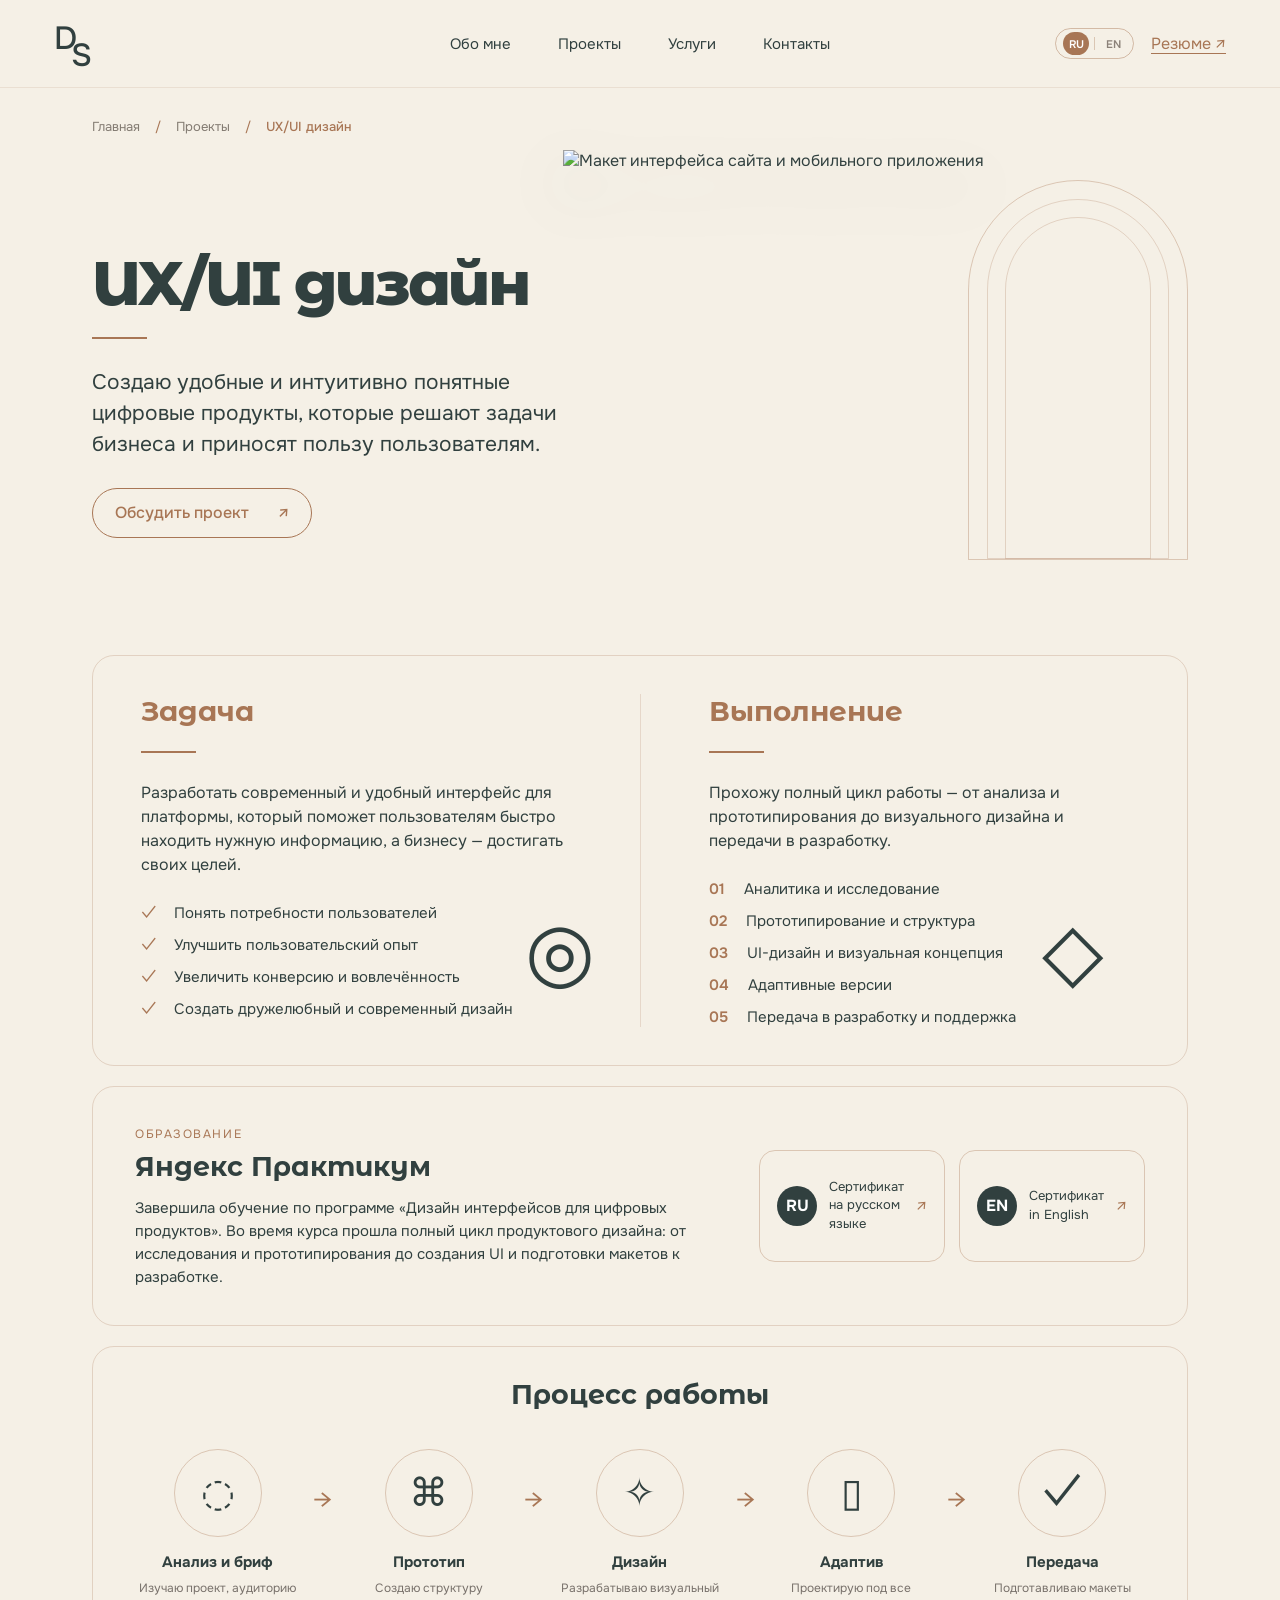
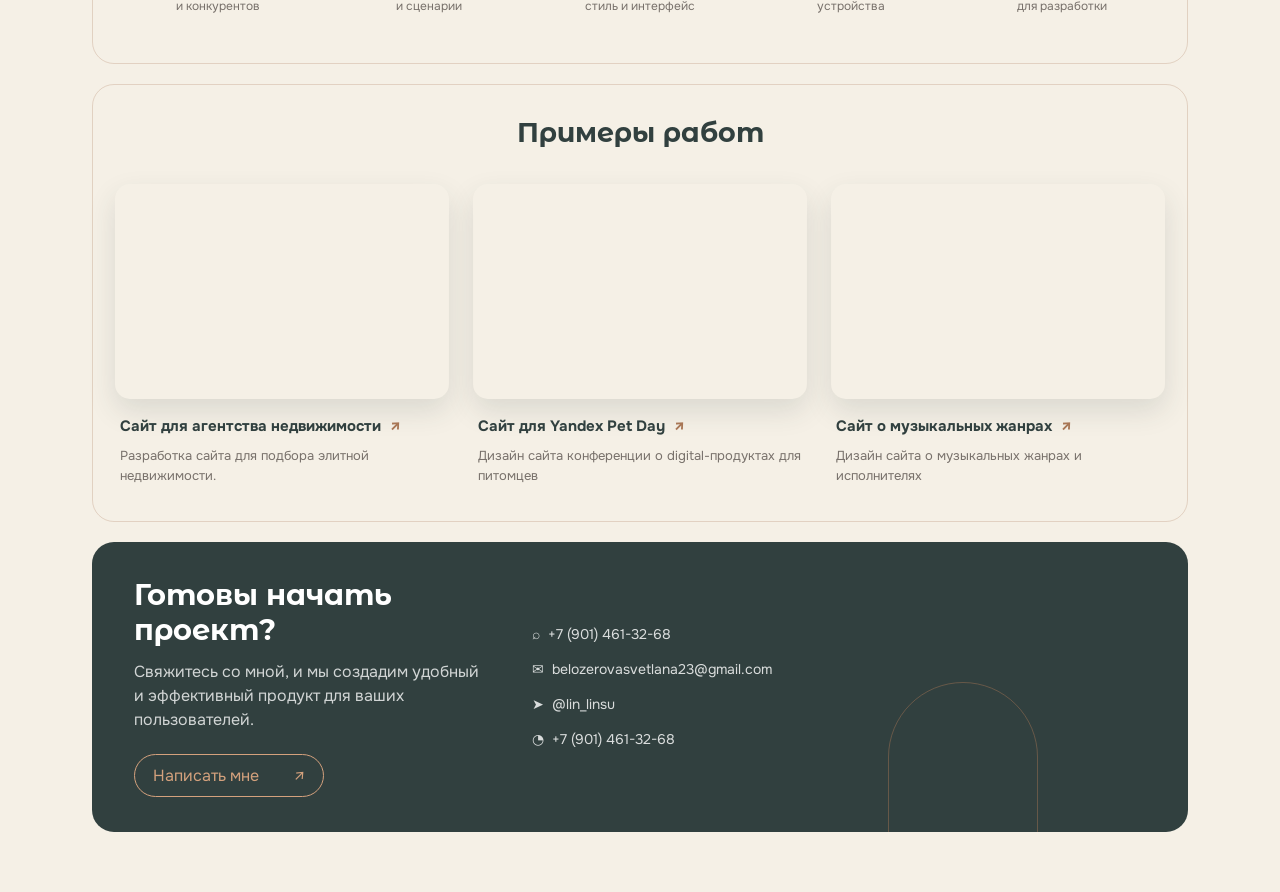
==== project-uiux.html @ d8671c58 "Add files via upload" ====
<!doctype html>
<html lang="ru">
<head>
  <meta charset="UTF-8">
  <meta name="viewport" content="width=device-width,initial-scale=1">
  <title>UX/UI дизайн — Светлана Дмитренко</title>
  <link rel="preconnect" href="https://fonts.googleapis.com">
  <link rel="preconnect" href="https://fonts.gstatic.com" crossorigin>
  <link href="https://fonts.googleapis.com/css2?family=Montserrat+Alternates:wght@600;700;800&family=Onest:wght@300;400;500;600;700&display=swap" rel="stylesheet">
  <link rel="stylesheet" href="style.css">
</head>
<body class="ux-case-page">
  <header class="ux-case-header">
    <a class="ux-case-logo" href="index.html"><span>D</span><sup>S</sup></a>
    <nav><a href="index.html#about">Обо мне</a><a href="index.html#projects">Проекты</a><a href="index.html#services">Услуги</a><a href="index.html#contacts">Контакты</a></nav>
    <a class="ux-case-resume" href="https://hh.ru/resume/9687faa6ff0e6f1dfe0039ed1f39636350536c" target="_blank" rel="noopener">Резюме ↗</a>
  </header>

  <main class="ux-case">
    <div class="ux-crumbs"><a href="index.html">Главная</a><span>/</span><a href="index.html#projects">Проекты</a><span>/</span><b>UX/UI дизайн</b></div>

    <section class="ux-intro">
      <div class="ux-intro-copy">
        <h1>UX/UI дизайн</h1><i></i>
        <p>Создаю удобные и интуитивно понятные цифровые продукты, которые решают задачи бизнеса и приносят пользу пользователям.</p>
        <a href="#ux-contact">Обсудить проект <span>↗</span></a>
      </div>
      <div class="ux-intro-visual">
        <div class="ux-intro-rings" aria-hidden="true"></div>
        <img src="service-ux.png" alt="Макет интерфейса сайта и мобильного приложения">
      </div>
    </section>

    <section class="ux-brief">
      <article>
        <h2>Задача</h2><i></i>
        <p>Разработать современный и удобный интерфейс для платформы, который поможет пользователям быстро находить нужную информацию, а бизнесу — достигать своих целей.</p>
        <ul><li>Понять потребности пользователей</li><li>Улучшить пользовательский опыт</li><li>Увеличить конверсию и вовлечённость</li><li>Создать дружелюбный и современный дизайн</li></ul>
        <span class="ux-line-icon">◎</span>
      </article>
      <article>
        <h2>Выполнение</h2><i></i>
        <p>Прохожу полный цикл работы — от анализа и прототипирования до визуального дизайна и передачи в разработку.</p>
        <ol><li>Аналитика и исследование</li><li>Прототипирование и структура</li><li>UI-дизайн и визуальная концепция</li><li>Адаптивные версии</li><li>Передача в разработку и поддержка</li></ol>
        <span class="ux-line-icon">◇</span>
      </article>
    </section>

    <section class="ux-education">
      <div>
        <span>ОБРАЗОВАНИЕ</span>
        <h2>Яндекс Практикум</h2>
        <p>Завершила обучение по программе «Дизайн интерфейсов для цифровых продуктов». Во время курса прошла полный цикл продуктового дизайна: от исследования и прототипирования до создания UI и подготовки макетов к разработке.</p>
      </div>
      <div class="ux-certificates">
        <a href="certificate-interface-design-ru.pdf" target="_blank"><b>RU</b><span>Сертификат<br>на русском языке</span><i>↗</i></a>
        <a href="certificate-interface-design-en.pdf" target="_blank"><b>EN</b><span>Certificate<br>in English</span><i>↗</i></a>
      </div>
    </section>

    <section class="ux-process-block">
      <h2>Процесс работы</h2>
      <div class="ux-process-row">
        <article><span>◌</span><h3>Анализ и бриф</h3><p>Изучаю проект, аудиторию<br>и конкурентов</p></article>
        <b>→</b>
        <article><span>⌘</span><h3>Прототип</h3><p>Создаю структуру<br>и сценарии</p></article>
        <b>→</b>
        <article><span>✧</span><h3>Дизайн</h3><p>Разрабатываю визуальный<br>стиль и интерфейс</p></article>
        <b>→</b>
        <article><span>▯</span><h3>Адаптив</h3><p>Проектирую под все<br>устройства</p></article>
        <b>→</b>
        <article><span>✓</span><h3>Передача</h3><p>Подготавливаю макеты<br>для разработки</p></article>
      </div>
    </section>

    <section class="ux-works">
      <h2>Примеры работ</h2>
      <div class="ux-work-grid">
        <a class="ux-work-card" href="https://lifespace.vip/" target="_blank" rel="noopener"><div class="ux-work-img ux-work-img--estate"></div><h3>Сайт для агентства недвижимости <span>↗</span></h3><p>Разработка сайта для подбора элитной недвижимости.</p></a>
        <a class="ux-work-card" href="https://linsu-just.github.io/yandex-case/" target="_blank" rel="noopener"><div class="ux-work-img ux-work-img--pet"></div><h3>Сайт для Yandex Pet Day <span>↗</span></h3><p>Дизайн сайта конференции о digital-продуктах для питомцев</p></a>
        <a class="ux-work-card" href="https://linsu-just.github.io/music/" target="_blank" rel="noopener"><div class="ux-work-img ux-work-img--music"></div><h3>Сайт о музыкальных жанрах <span>↗</span></h3><p>Дизайн сайта о музыкальных жанрах и исполнителях</p></a>
      </div>
    </section>

    <section class="ux-case-cta" id="ux-contact">
      <div><h2>Готовы начать проект?</h2><p>Свяжитесь со мной, и мы создадим удобный и эффективный продукт для ваших пользователей.</p><a href="https://t.me/lin_linsu" target="_blank" rel="noopener">Написать мне <span>↗</span></a></div>
      <ul><li>⌕&nbsp; +7 (901) 461-32-68</li><li>✉&nbsp; belozerovasvetlana23@gmail.com</li><li>➤&nbsp; @lin_linsu</li><li>◔&nbsp; +7 (901) 461-32-68</li></ul>
      <div class="ux-cta-art"><i></i><img src="contact-scene.png" alt=""></div>
    </section>
  </main>
<script src="lang.js"></script></body>
</html>
---- style.css ----
:root{--paper:#f5f0e6;--ink:#31403f;--text:#4d4943;--accent:#a87655;--arch:#3e5552}*{box-sizing:border-box;margin:0;padding:0}html{background:var(--paper)}body{width:100%;min-width:320px;min-height:100vh;overflow:hidden;background:var(--paper);color:var(--text);font-family:Onest,sans-serif}a{color:inherit;text-decoration:none}.header,.hero{width:calc(100% - 108px);max-width:1440px;margin-inline:auto}.header{height:103px;padding-top:30px;display:grid;grid-template-columns:1fr auto 1fr;align-items:start}.logo{position:relative;width:42px;height:42px;color:var(--ink);font-weight:500}.logo span{position:absolute;font-size:32px;line-height:1}.logo span:first-child{left:0;top:0}.logo span:last-child{left:17px;top:17px}.nav{padding-top:7px;display:flex;gap:52px;color:var(--ink);font-size:17px}.nav a:hover{color:var(--accent)}.resume{justify-self:end;padding-top:6px;color:var(--accent);font-size:17px;text-decoration:underline;text-underline-offset:4px}.resume span{display:inline-block;margin-left:10px;font-size:22px;text-decoration:none}.hero{height:807px;display:grid;grid-template-columns:58% 42%;align-items:start}.hero-copy{z-index:2;padding-left:39px;padding-top:34px}h1{color:var(--ink);font-family:'Montserrat Alternates',sans-serif;font-size:94px;font-weight:800;letter-spacing:-4px;line-height:.94;transform:scaleX(1.075);transform-origin:left top}.subtitle{margin-top:23px;color:var(--accent);font-family:'Montserrat Alternates',sans-serif;font-size:30px;font-weight:600;line-height:1.2;white-space:nowrap}.description{margin-top:22px;font-size:24px;line-height:1.49}.buttons{margin-top:50px;display:flex;gap:24px}.button{height:52px;padding:0 20px;border:1.5px solid transparent;border-radius:999px;display:inline-flex;align-items:center;justify-content:center;font-family:'Montserrat Alternates',sans-serif;font-size:17px;font-weight:700}.primary{width:324px;justify-content:space-between;background:var(--ink);color:#fff}.primary svg{width:28px;fill:none;stroke:currentColor;stroke-linecap:round;stroke-linejoin:round;stroke-width:1.7}.secondary{width:294px;border-color:var(--accent);color:var(--accent)}.facts{width:642px;margin-top:70px;display:grid;grid-template-columns:194px 218px 230px}.fact{min-height:148px;padding-right:24px}.fact+.fact{padding-left:24px;border-left:1px solid #c9a17c}.fact svg{width:38px;height:38px;margin-bottom:11px;fill:none;stroke:var(--accent);stroke-linecap:round;stroke-linejoin:round;stroke-width:2.7}.fact:first-child svg{width:28px}.fact:last-child svg{width:40px}.fact h2{margin-bottom:17px;color:var(--ink);font-size:22px;font-weight:700;line-height:1.2}.fact p{color:var(--accent);font-size:16px;line-height:1.65}.portrait{position:relative;height:807px;display:flex;justify-content:center;align-items:flex-end;transform:translateX(43px)}.arch{position:absolute;bottom:-76px;width:510px;height:816px;border:2px solid var(--accent);border-radius:255px 255px 0 0;background:var(--arch)}.arch:before{content:'';position:absolute;inset:-18px -18px 0;border:2px solid var(--accent);border-bottom:0;border-radius:275px 275px 0 0}.portrait img{position:relative;z-index:1;width:675px;max-width:none;max-height:none;object-fit:contain;transform:translate(-18px,79px)}@media(max-width:1200px){.header,.hero{width:calc(100% - 64px)}.nav{gap:28px}.hero{grid-template-columns:60% 40%}.hero-copy{padding-left:0}.subtitle{white-space:normal}.description br{display:none}.buttons{flex-wrap:wrap}.portrait{transform:translateX(25px)}}@media(max-width:880px){body{overflow-x:hidden;overflow-y:auto}.header{height:80px;padding-top:20px}.nav{display:none}.hero{height:auto;display:flex;flex-direction:column}.hero-copy{padding-top:35px}h1{font-size:clamp(54px,13vw,78px)}.subtitle{font-size:clamp(22px,5vw,28px)}.description{font-size:20px}.facts{width:100%;grid-template-columns:repeat(3,1fr)}.portrait{width:min(100%,560px);height:650px;margin:auto;transform:none}}@media(max-width:620px){.header,.hero{width:calc(100% - 40px)}h1{font-size:clamp(44px,14vw,62px);letter-spacing:-2px}.description{font-size:18px}.buttons{display:grid}.button,.primary,.secondary{width:100%}.facts{grid-template-columns:1fr;gap:24px}.fact,.fact+.fact{padding:0 0 22px;border:0;border-bottom:1px solid #c9a17c}.portrait{height:125vw;min-height:500px}.arch{width:92%;height:108vw}.portrait img{width:112%;transform:translateY(55px)}}
/* Интерактивные состояния */
.button,.nav a,.resume{transition:color .25s ease,background-color .25s ease,border-color .25s ease,transform .25s ease,box-shadow .25s ease}
.primary svg{transition:transform .25s ease}
.primary:hover,.primary:focus-visible{background:var(--accent);box-shadow:0 8px 22px rgb(173 121 87 / 22%);transform:translateY(-2px)}
.primary:hover svg,.primary:focus-visible svg{transform:translateX(6px)}
.secondary:hover,.secondary:focus-visible{background:var(--accent);color:#fff;box-shadow:0 8px 22px rgb(173 121 87 / 18%);transform:translateY(-2px)}
.button:active{transform:translateY(0)}
.button:focus-visible,.nav a:focus-visible,.resume:focus-visible{outline:2px solid var(--accent);outline-offset:4px}
.pupil{position:fixed;z-index:5;width:11px;height:11px;border-radius:50%;background:radial-gradient(circle at 68% 28%,#fff 0 1px,#090c0c 1.5px 100%);box-shadow:0 0 0 1px rgb(255 255 255 / 55%);pointer-events:none;opacity:0;transition:opacity .2s ease;will-change:transform,left,top}
.pupil.is-ready{opacity:1}
@media (prefers-reduced-motion:reduce){.pupil{display:none}.button,.primary svg{transition-duration:0s}}

/* Смена портрета при наведении на кнопки */
.portrait-image{position:absolute!important;bottom:0;transition:opacity .28s cubic-bezier(.22,.61,.36,1);will-change:opacity}
.portrait-default{opacity:1}
.portrait-buttons{opacity:0;transform:translate(-31px,46px) rotate(1deg) scale(.986)!important;transform-origin:50% 88%}
body.is-looking-at-buttons .portrait-default{opacity:0}
body.is-looking-at-buttons .portrait-buttons{opacity:1}
.pupil{display:none!important}
@media (prefers-reduced-motion:reduce){.portrait-image{transition:none}}

/* Второй экран: Обо мне */
html{scroll-behavior:smooth;scroll-padding-top:88px}
body{overflow-x:hidden;overflow-y:auto}
.header{position:sticky;top:0;z-index:30;background:color-mix(in srgb,var(--paper) 88%,transparent);backdrop-filter:blur(12px)}
.about-section{width:calc(100% - 108px);max-width:1440px;min-height:100vh;margin-inline:auto;padding:78px 38px 84px;display:grid;grid-template-columns:minmax(0,1.05fr) minmax(520px,.95fr);gap:76px;align-items:center;scroll-margin-top:88px}
.about-copy h2{color:var(--ink);font-family:'Montserrat Alternates',sans-serif;font-size:96px;font-weight:800;letter-spacing:-4px;line-height:1}
.about-rule{width:568px;max-width:100%;height:1.5px;margin:34px 0 36px;background:var(--accent)}
.about-text{display:grid;gap:28px;color:var(--ink);font-size:19px;line-height:1.45}
.about-button{margin-top:28px;width:322px}
.skills-card{padding:56px 32px 44px;border:1px solid rgb(217 197 178 / 55%);border-radius:46px;background:rgb(245 240 230 / 78%);box-shadow:0 22px 45px rgb(77 73 67 / 16%)}
.skills-card h3{margin-left:32px;color:var(--accent);font-family:'Montserrat Alternates',sans-serif;font-size:30px;font-weight:700}
.skills-title-rule{width:52px;height:2px;margin:18px 0 28px 32px;background:var(--accent)}
.skills-grid{display:grid;grid-template-columns:repeat(3,1fr)}
.skill-item{min-height:188px;padding:16px 8px;display:flex;flex-direction:column;align-items:center;justify-content:center;gap:16px;color:#111;text-align:center}
.skill-item:nth-child(3n+2),.skill-item:nth-child(3n+3){border-left:1px solid rgb(217 197 178 / 60%)}
.skill-item:nth-child(n+4){border-top:1px solid rgb(217 197 178 / 60%)}
.skill-icon{width:94px;height:94px;border-radius:50%;display:flex;align-items:center;justify-content:center;background:rgb(217 197 178 / 23%);color:var(--accent);font-size:34px;font-weight:400}
.brand-icon{font-family:Onest,sans-serif;font-size:32px}.brand-icon::before{content:'';position:absolute;width:42px;height:48px;border:2px solid currentColor;border-radius:6px}.brand-icon{position:relative}.brand-icon{isolation:isolate}.brand-icon{letter-spacing:-2px}
.code-icon{font-size:35px}.css-icon{font-size:58px;line-height:.5;transform:rotate(180deg)}.github-icon{font-size:52px}.ai-icon{font-size:48px}
.figma-icon{display:grid;grid-template-columns:16px 16px;grid-template-rows:repeat(3,16px);align-content:center;justify-content:center;gap:0}.figma-icon i{display:block;border:2px solid currentColor}.figma-icon i:nth-child(1){border-radius:8px 0 0 8px}.figma-icon i:nth-child(2){border-radius:0 8px 8px 0}.figma-icon i:nth-child(3){border-radius:8px 0 0 8px}.figma-icon i:nth-child(4){border-radius:50%}.figma-icon i:nth-child(5){border-radius:8px 0 8px 8px}
.skill-item h4{font-size:17px;font-weight:500}
.reveal{opacity:0;filter:blur(10px);transition:opacity .9s cubic-bezier(.22,.61,.36,1),transform .9s cubic-bezier(.22,.61,.36,1),filter .9s ease}
.reveal-left{transform:translate(-42px,58px)}.reveal-right{transform:translate(42px,68px) scale(.97)}
.reveal.is-visible{opacity:1;filter:blur(0);transform:translate(0,0) scale(1)}
.skills-card.is-visible .skill-item{animation:skill-rise .65s both cubic-bezier(.22,.61,.36,1);animation-delay:calc(var(--i,0)*70ms + 240ms)}
.skill-item:nth-child(1){--i:0}.skill-item:nth-child(2){--i:1}.skill-item:nth-child(3){--i:2}.skill-item:nth-child(4){--i:3}.skill-item:nth-child(5){--i:4}.skill-item:nth-child(6){--i:5}.skill-item:nth-child(7){--i:6}.skill-item:nth-child(8){--i:7}.skill-item:nth-child(9){--i:8}
@keyframes skill-rise{from{opacity:0;transform:translateY(18px)}to{opacity:1;transform:translateY(0)}}
body.is-about-visible .nav a[href='#about']{color:var(--accent);position:relative}body.is-about-visible .nav a[href='#about']::after{content:'';position:absolute;left:50%;bottom:-17px;width:7px;height:7px;border-radius:50%;background:var(--accent);transform:translateX(-50%)}
@media(max-width:1180px){.about-section{width:calc(100% - 64px);padding-inline:0;grid-template-columns:1fr;gap:56px}.about-text br{display:none}.skills-card{max-width:680px;width:100%;margin:auto}}
@media(max-width:680px){.about-section{width:calc(100% - 40px);padding-top:58px}.about-copy h2{font-size:clamp(54px,16vw,80px)}.about-text{font-size:17px;gap:22px}.skills-card{padding:38px 14px 28px;border-radius:30px}.skills-card h3,.skills-title-rule{margin-left:16px}.skills-grid{grid-template-columns:repeat(2,1fr)}.skill-item:nth-child(n){border:0}.skill-item:nth-child(even){border-left:1px solid rgb(217 197 178 / 60%)}.skill-item:nth-child(n+3){border-top:1px solid rgb(217 197 178 / 60%)}.skill-icon{width:78px;height:78px}.about-button{width:100%}}
@media(prefers-reduced-motion:reduce){.reveal{opacity:1;filter:none;transform:none;transition:none}.skills-card.is-visible .skill-item{animation:none}}

/* Точная вертикальная стыковка экранов */
.hero{overflow:hidden}
.about-section{padding-top:40px;align-items:start;scroll-margin-top:0}
.skills-card{margin-top:46px}
@media(max-width:1180px){.about-section{padding-top:56px}.skills-card{margin-top:0}}

body{overflow-x:hidden;overflow-y:visible}
@media(min-width:1181px){.about-section{min-height:auto;padding-bottom:72px}}
.figma-icon i{width:16px;height:16px}

/* Исчезновение первого экрана при прокрутке */
.hero{opacity:calc(1 - var(--hero-exit,0));transform:translateY(calc(var(--hero-exit,0) * -58px)) scale(calc(1 - var(--hero-exit,0) * .018));filter:blur(calc(var(--hero-exit,0) * 7px));transform-origin:center top;will-change:opacity,transform,filter}
@media(prefers-reduced-motion:reduce){.hero{opacity:1;transform:none;filter:none}}

/* Свободные декоративные границы и фон шапки во всю ширину */
.hero{overflow:visible;clip-path:inset(0 -110px 0 0)}
.header{background:transparent;backdrop-filter:none;isolation:isolate}
.header::before{content:'';position:absolute;z-index:-1;top:0;bottom:0;left:calc(50% - 50vw);right:calc(50% - 50vw);background:color-mix(in srgb,var(--paper) 91%,transparent);backdrop-filter:blur(14px);box-shadow:0 1px 0 rgb(168 118 85 / 10%)}
@media(max-width:1200px){.hero{clip-path:inset(0 -48px 0 0)}}
@media(max-width:880px){.hero{clip-path:none;overflow:hidden}}

/* Зелёная арка без внутренней обводки; внешняя линия остаётся */
.arch{border:0}

/* Раздел проектов */
.projects-section{width:calc(100% - 108px);max-width:1440px;margin-inline:auto;padding:78px 38px 120px;scroll-margin-top:92px}
.projects-heading{display:grid;grid-template-columns:1fr auto;align-items:end;margin-bottom:42px}
.projects-kicker{grid-column:1;color:var(--accent);font-size:17px;font-weight:600;letter-spacing:.08em;text-transform:uppercase}
.projects-heading h2{grid-column:1;margin-top:8px;color:var(--ink);font-family:'Montserrat Alternates',sans-serif;font-size:96px;font-weight:800;letter-spacing:-4px;line-height:1}
.projects-rule{grid-column:2;grid-row:1/3;width:230px;height:1.5px;margin-bottom:14px;background:var(--accent)}
.projects-grid{display:grid;grid-template-columns:repeat(6,minmax(0,1fr));gap:22px}
.project-card{position:relative;height:370px;border:1px solid rgb(255 255 255 / 58%);border-radius:30px;overflow:hidden;background:#d9c7b3;box-shadow:0 18px 42px rgb(49 64 63 / 14%);isolation:isolate;transform:translateZ(0);transition:transform .55s cubic-bezier(.2,.8,.2,1),box-shadow .55s ease}
.project-card--small{grid-column:span 2}
.project-card--wide{grid-column:span 3;height:400px}
.project-card img{position:absolute;inset:0;width:100%;height:100%;object-fit:cover;transition:transform .8s cubic-bezier(.2,.8,.2,1),filter .55s ease}
.project-shade{position:absolute;inset:0;background:linear-gradient(180deg,rgb(20 31 30 / 7%) 22%,rgb(20 31 30 / 12%) 48%,rgb(20 31 30 / 82%) 100%);transition:background .5s ease}
.project-number{position:absolute;top:24px;left:26px;color:#fff;font-family:'Montserrat Alternates',sans-serif;font-size:20px;font-weight:700;text-shadow:0 2px 16px rgb(0 0 0 / 26%)}
.project-copy{position:absolute;left:27px;right:82px;bottom:27px;color:#fff;display:grid;gap:7px;transform:translateY(9px);transition:transform .5s cubic-bezier(.2,.8,.2,1)}
.project-copy strong{font-family:'Montserrat Alternates',sans-serif;font-size:24px;line-height:1.15}
.project-copy small{font-size:15px;line-height:1.4;opacity:0;transform:translateY(10px);transition:opacity .4s ease,transform .4s ease}
.project-arrow{position:absolute;right:24px;bottom:24px;width:48px;height:48px;border:1px solid rgb(255 255 255 / 55%);border-radius:50%;display:grid;place-items:center;background:rgb(245 240 230 / 14%);color:#fff;font-size:23px;line-height:1;backdrop-filter:blur(8px);transition:transform .55s cubic-bezier(.2,.8,.2,1),background .35s ease,color .35s ease}
.project-card:hover,.project-card:focus-visible{transform:translateY(-9px);box-shadow:0 30px 58px rgb(49 64 63 / 24%)}
.project-card:hover img,.project-card:focus-visible img{transform:scale(1.075);filter:saturate(1.06) contrast(1.03)}
.project-card:hover .project-shade,.project-card:focus-visible .project-shade{background:linear-gradient(180deg,rgb(20 31 30 / 2%) 15%,rgb(20 31 30 / 8%) 42%,rgb(20 31 30 / 88%) 100%)}
.project-card:hover .project-copy,.project-card:focus-visible .project-copy{transform:translateY(0)}
.project-card:hover .project-copy small,.project-card:focus-visible .project-copy small{opacity:.88;transform:translateY(0)}
.project-card:hover .project-arrow,.project-card:focus-visible .project-arrow{transform:rotate(45deg) scale(1.08);background:var(--paper);color:var(--ink)}
.project-card:focus-visible{outline:3px solid var(--accent);outline-offset:5px}
body.is-projects-visible .nav a[href='#projects']{color:var(--accent);position:relative}
body.is-projects-visible .nav a[href='#projects']::after{content:'';position:absolute;left:50%;bottom:-17px;width:7px;height:7px;border-radius:50%;background:var(--accent);transform:translateX(-50%)}
@media(max-width:1180px){.projects-section{width:calc(100% - 64px);padding-inline:0}.project-card--small{grid-column:span 3}.project-card--wide{grid-column:span 3}.projects-rule{width:160px}}
@media(max-width:760px){.projects-section{width:calc(100% - 40px);padding-top:58px}.projects-heading{display:block}.projects-heading h2{font-size:clamp(54px,16vw,80px)}.projects-rule{width:100%;margin-top:24px}.projects-grid{grid-template-columns:1fr;gap:18px}.project-card,.project-card--small,.project-card--wide{grid-column:1;height:clamp(310px,90vw,420px);border-radius:24px}.project-copy small{opacity:.88;transform:none}}
@media(prefers-reduced-motion:reduce){.project-card,.project-card img,.project-copy,.project-copy small,.project-arrow{transition:none}.project-card:hover{transform:none}}

/* Услуги */
.services-section{width:calc(100% - 108px);max-width:1440px;margin-inline:auto;padding:70px 38px 105px;scroll-margin-top:90px}
.section-heading h2{color:var(--ink);font-family:'Montserrat Alternates',sans-serif;font-size:96px;font-weight:800;letter-spacing:-4px;line-height:1}
.section-heading-rule{width:475px;max-width:100%;height:1.5px;margin:28px 0 34px;background:var(--accent)}
.section-heading p{color:var(--ink);font-size:20px;line-height:1.45}
.services-grid{margin-top:44px;display:grid;grid-template-columns:repeat(2,minmax(0,1fr));gap:18px}
.service-card{position:relative;min-height:405px;border:1px solid rgb(168 118 85 / 43%);border-radius:22px;overflow:hidden;background:rgb(255 252 246 / 22%);transition:transform .45s ease,box-shadow .45s ease,border-color .45s ease}
.service-card:hover{transform:translateY(-6px);border-color:var(--accent);box-shadow:0 22px 45px rgb(49 64 63 / 12%)}
.service-number{position:absolute;z-index:3;top:25px;left:30px;color:var(--accent);font-size:28px;font-weight:600}
.service-visual{position:absolute;left:18px;top:46px;width:47%;height:330px;overflow:hidden;pointer-events:none}
.service-visual img{position:absolute;inset:0;width:100%;height:100%;max-width:none;object-fit:contain;object-position:center;filter:drop-shadow(0 18px 14px rgb(49 64 63 / 14%));transition:transform .6s cubic-bezier(.2,.8,.2,1)}
.service-card:hover .service-visual img{transform:scale(1.035) translateY(-3px)}
.service-visual--ux img,.service-visual--brand img,.service-visual--print img,.service-visual--pack img{inset:0}
.service-content{position:absolute;z-index:2;left:51%;top:79px;right:28px;color:var(--ink)}
.service-content h3{font-family:'Montserrat Alternates',sans-serif;font-size:25px;line-height:1.15}
.service-content>p{margin-top:10px;font-size:16px;line-height:1.45}
.service-content i{display:block;width:38px;height:1px;margin:17px 0 18px;background:var(--accent)}
.service-content ul{list-style:none;display:grid;gap:9px;font-size:14px}
.service-content li::before{content:'✓';margin-right:14px;color:var(--accent);font-size:16px}
.service-arrow{position:absolute;z-index:4;right:20px;bottom:20px;width:48px;height:48px;border:1.5px solid var(--accent);border-radius:50%;display:grid;place-items:center;color:var(--ink);font-size:24px;transition:transform .35s ease,background .35s ease,color .35s ease}
.service-card:hover .service-arrow,.service-arrow:focus-visible{transform:rotate(-45deg);background:var(--ink);color:#fff;border-color:var(--ink)}
.process{margin-top:48px}.process>h3{color:var(--accent);font-family:'Montserrat Alternates',sans-serif;font-size:27px}.process-rule{width:50px;height:1.5px;margin:18px 0 20px;background:var(--accent)}
.process-list{display:grid;grid-template-columns:repeat(5,1fr)}
.process-list article{position:relative;text-align:center;padding:0 12px;color:var(--ink)}
.process-list article:not(:last-child)::after{content:'→';position:absolute;top:9px;right:-8px;color:var(--accent);font-size:24px}
.process-list b{display:block;color:var(--accent);font-size:27px;font-weight:500}.process-list span{height:62px;display:grid;place-items:center;font-size:38px;font-weight:300}.process-list h4{font-size:16px;margin-bottom:8px}.process-list p{font-size:13px;line-height:1.45}

/* Контакты */
.contacts-section{width:calc(100% - 108px);max-width:1440px;margin-inline:auto;padding:76px 38px 70px;display:grid;grid-template-columns:1.12fr .88fr;gap:28px 42px;color:var(--ink);scroll-margin-top:88px}
.contacts-copy h2{font-family:'Montserrat Alternates',sans-serif;font-size:96px;font-weight:800;letter-spacing:-4px;line-height:1}
.contacts-rule{width:475px;max-width:100%;height:1.5px;margin:27px 0 30px;background:var(--accent)}
.contacts-copy>p{font-size:20px;line-height:1.45}
.contact-cards{margin-top:33px;display:grid;grid-template-columns:repeat(2,minmax(0,1fr));gap:18px}
.contact-card{min-height:206px;padding:22px 24px;border:1px solid rgb(168 118 85 / 38%);border-radius:19px;background:rgb(255 252 246 / 20%);transition:transform .35s ease,box-shadow .35s ease,border-color .35s ease}
.contact-card:hover{transform:translateY(-5px);border-color:var(--accent);box-shadow:0 18px 34px rgb(49 64 63 / 11%)}
.contact-icon{width:68px;height:68px;margin-bottom:15px;border-radius:50%;display:grid;place-items:center;background:rgb(168 118 85 / 10%);color:var(--accent);font-size:32px}
.whatsapp-icon{width:36px;height:36px;fill:none;stroke:currentColor;stroke-width:1.65;stroke-linecap:round;stroke-linejoin:round}
.whatsapp-icon path:last-child{fill:currentColor;stroke:none}
.contact-card h3{font-family:'Montserrat Alternates',sans-serif;font-size:22px}.contact-card p{margin-top:8px;font-size:16px;overflow-wrap:anywhere}.contact-card i{display:block;width:39px;height:1.5px;margin-top:19px;background:var(--accent)}
.contacts-visual{position:relative;min-height:690px;margin-top:-3px;overflow:hidden}
.contacts-visual img{position:absolute;inset:0;width:100%;height:100%;object-fit:contain;object-position:center bottom;transform:translateY(44px)}
.contact-cta{position:relative;grid-column:1/-1;height:190px;margin-top:10px;padding:28px 38px;border-radius:22px;overflow:visible;background:var(--ink);color:#fff;box-shadow:0 20px 38px rgb(49 64 63 / 16%)}
.cta-copy{position:relative;z-index:3}.contact-cta h3{font-family:'Montserrat Alternates',sans-serif;font-size:27px}.contact-cta p{margin-top:5px;color:#d4a17d;font-family:'Montserrat Alternates',sans-serif;font-size:22px;font-weight:500}
.cta-copy>a{width:210px;height:42px;margin-top:23px;padding:0 17px;border:1px solid #d4a17d;border-radius:999px;display:flex;align-items:center;justify-content:space-between;color:#d4a17d;font-size:14px;transition:background .3s ease,color .3s ease,transform .3s ease}
.cta-copy>a:hover{background:#d4a17d;color:var(--ink);transform:translateY(-2px)}.cta-copy>a span{font-size:21px}
.contact-cta>img{position:absolute;z-index:2;right:-8px;bottom:-138px;width:350px;max-width:none;clip-path:inset(0 0 138px 0);filter:grayscale(1) contrast(1.05)}
.cta-arches{position:absolute;z-index:1;right:236px;bottom:0;width:150px;height:112px;border:1px solid rgb(168 118 85 / 45%);border-bottom:0;border-radius:80px 80px 0 0}
.cta-arches::before,.cta-arches::after{content:'';position:absolute;border:1px solid rgb(168 118 85 / 36%);border-bottom:0;border-radius:70px 70px 0 0}
.cta-arches::before{inset:15px 15px 0}.cta-arches::after{inset:30px 30px 0}
body.is-services-visible .nav a[href='#services'],body.is-contacts-visible .nav a[href='#contacts']{color:var(--accent);position:relative}
body.is-services-visible .nav a[href='#services']::after,body.is-contacts-visible .nav a[href='#contacts']::after{content:'';position:absolute;left:50%;bottom:-17px;width:7px;height:7px;border-radius:50%;background:var(--accent);transform:translateX(-50%)}
body.is-services-visible .nav a[href='#projects'],body.is-contacts-visible .nav a[href='#projects']{color:var(--ink)}
body.is-services-visible .nav a[href='#projects']::after,body.is-contacts-visible .nav a[href='#projects']::after{display:none}
@media(max-width:1180px){.services-section{width:calc(100% - 64px);padding-inline:0}.service-card{min-height:440px}.service-visual{width:45%;top:72px}.service-content{left:48%}.contacts-section{width:calc(100% - 64px);padding-inline:0;grid-template-columns:1fr}.contacts-visual{display:none}.contact-cta{grid-column:1}}
@media(max-width:820px){.services-section{width:calc(100% - 40px);padding-top:58px}.section-heading h2{font-size:clamp(54px,16vw,80px)}.services-grid{grid-template-columns:1fr}.service-card{min-height:420px}.process-list{grid-template-columns:1fr;gap:18px}.process-list article{display:grid;grid-template-columns:55px 60px 1fr;align-items:center;text-align:left}.process-list article:not(:last-child)::after{content:'↓';top:auto;bottom:-23px;left:77px;right:auto}.process-list span{height:55px}.process-list h4{margin:0}.process-list p{grid-column:3}.contacts-section{width:calc(100% - 40px);padding-top:58px}.contacts-copy h2{font-size:clamp(55px,17vw,85px)}.contact-cta>img{right:-48px}.cta-arches{right:180px}}
@media(max-width:560px){.service-card{min-height:660px}.service-visual{top:48px;left:12%;width:76%;height:280px}.service-content{left:25px;right:25px;top:335px}.service-arrow{bottom:16px}.contact-cards{grid-template-columns:1fr}.contact-card{min-height:190px}.contacts-copy>p br{display:none}.contact-cta{height:300px;padding:27px 24px}.contact-cta h3{font-size:23px}.contact-cta p{font-size:18px}.contact-cta>img{width:270px;right:-70px;bottom:-124px;clip-path:inset(0 0 124px 0)}.cta-arches{right:95px;bottom:0}.cta-copy>a{margin-top:18px}}

/* Подвал */
.footer{position:relative;margin-top:12px;padding:70px max(54px,calc((100vw - 1332px)/2)) 28px;background:#283735;color:var(--paper);overflow:hidden}
.footer::before{content:'DS';position:absolute;right:-25px;bottom:-86px;color:rgb(245 240 230 / 3.5%);font-family:'Montserrat Alternates',sans-serif;font-size:310px;font-weight:800;line-height:1;pointer-events:none}
.footer-top{position:relative;z-index:1;display:grid;grid-template-columns:1.65fr .65fr .8fr auto;gap:70px;padding-bottom:60px}
.footer-brand{display:flex;align-items:flex-start;gap:28px;color:rgb(245 240 230 / 72%);font-size:15px;line-height:1.55}
.footer-monogram{flex:0 0 auto;color:var(--paper);font-family:'Montserrat Alternates',sans-serif;font-size:54px;font-weight:600;letter-spacing:-5px;line-height:.8}
.footer-monogram sup{position:relative;top:20px;left:-5px;font-size:28px;font-weight:500}
.footer-nav,.footer-contacts{display:grid;align-content:start;gap:12px}
.footer-nav p,.footer-contacts p{margin-bottom:8px;color:#d4a17d;font-size:13px;font-weight:600;letter-spacing:.1em;text-transform:uppercase}
.footer-nav a,.footer-contacts a{width:max-content;color:rgb(245 240 230 / 72%);font-size:15px;transition:color .25s ease,transform .25s ease}
.footer-nav a:hover,.footer-contacts a:hover{color:#fff;transform:translateX(4px)}
.footer-contacts a span{margin-left:8px;color:#d4a17d}
.footer-up{width:55px;height:55px;border:1px solid rgb(212 161 125 / 65%);border-radius:50%;display:grid;place-items:center;color:#d4a17d;font-size:25px;transition:background .3s ease,color .3s ease,transform .3s ease}
.footer-up:hover{background:#d4a17d;color:var(--ink);transform:translateY(-4px)}
.footer-bottom{position:relative;z-index:1;padding-top:24px;border-top:1px solid rgb(245 240 230 / 15%);display:grid;grid-template-columns:1fr auto 1fr;gap:25px;color:rgb(245 240 230 / 42%);font-size:12px}
.footer-bottom span:nth-child(2){text-align:center}.footer-bottom span:last-child{text-align:right}
@media(max-width:850px){.footer{padding-inline:32px}.footer-top{grid-template-columns:1.4fr 1fr 1fr;gap:45px}.footer-up{position:absolute;right:0;bottom:0}.footer-bottom{grid-template-columns:1fr 1fr}.footer-bottom span:nth-child(2){display:none}}
@media(max-width:560px){.footer{padding:55px 20px 25px}.footer-top{grid-template-columns:1fr 1fr;gap:45px 25px}.footer-brand{grid-column:1/-1}.footer-up{right:0;bottom:-10px}.footer-bottom{grid-template-columns:1fr;gap:7px}.footer-bottom span:last-child{text-align:left}.footer::before{font-size:190px}}

/* Заглушки отдельных страниц проектов */
.case-page{min-height:100vh;overflow:hidden;background:var(--paper);color:var(--ink)}
.case-header{width:calc(100% - 108px);max-width:1440px;height:96px;margin:auto;display:flex;align-items:center;justify-content:space-between;border-bottom:1px solid rgb(168 118 85 / 22%)}
.case-back,.case-resume{color:var(--accent);font-size:15px}.case-back:hover,.case-resume:hover{text-decoration:underline;text-underline-offset:5px}
.case-hero{position:relative;width:calc(100% - 108px);max-width:1440px;min-height:calc(100vh - 96px);margin:auto;padding:105px 38px;display:flex;flex-direction:column;justify-content:center}
.case-number{margin-bottom:22px;color:var(--accent);font-size:18px;font-weight:600;letter-spacing:.12em}
.case-hero h1{max-width:1050px;font-size:clamp(58px,8vw,112px);transform:none;letter-spacing:-5px;line-height:.92}
.case-hero p{max-width:630px;margin-top:33px;font-size:21px;line-height:1.55}
.case-note{width:max-content;margin-top:50px;padding:13px 20px;border:1px solid rgb(168 118 85 / 45%);border-radius:999px;color:var(--accent);font-size:14px}
.case-orbit{position:absolute;right:-130px;top:50%;width:580px;height:580px;border:1px solid rgb(168 118 85 / 25%);border-radius:50%;transform:translateY(-50%)}
.case-orbit::before,.case-orbit::after{content:'';position:absolute;border:1px solid rgb(168 118 85 / 18%);border-radius:50%}.case-orbit::before{inset:50px}.case-orbit::after{inset:105px}
@media(max-width:700px){.case-header,.case-hero{width:calc(100% - 40px)}.case-hero{padding-inline:0}.case-hero h1{letter-spacing:-3px}.case-orbit{right:-360px}.case-resume{display:none}}

/* Страница кейса UX/UI */
.ux-case-page{overflow-x:hidden;background:var(--paper);color:var(--ink);font-family:Onest,sans-serif}
.ux-case-header{position:sticky;z-index:20;top:0;width:100%;height:88px;padding:0 max(54px,calc((100vw - 1332px)/2));display:grid;grid-template-columns:1fr auto 1fr;align-items:center;background:rgb(245 240 230 / 92%);backdrop-filter:blur(14px);border-bottom:1px solid rgb(168 118 85 / 14%)}
.ux-case-logo{position:relative;width:45px;height:48px;color:var(--ink);font-family:'Montserrat Alternates',sans-serif;font-size:31px}.ux-case-logo sup{position:absolute;left:18px;top:20px;font-size:23px;font-weight:500}
.ux-case-header nav{display:flex;gap:47px;font-size:15px}.ux-case-header nav a:hover{color:var(--accent)}.ux-case-resume{justify-self:end;color:var(--accent);text-decoration:underline;text-underline-offset:4px}
.ux-case{width:calc(100% - 108px);max-width:1440px;margin:auto;padding:30px 38px 60px}.ux-crumbs{display:flex;gap:15px;color:#837b72;font-size:13px}.ux-crumbs span,.ux-crumbs b{color:var(--accent)}.ux-crumbs b{font-weight:500}.ux-crumbs a:hover{color:var(--accent)}
.ux-intro{min-height:520px;display:grid;grid-template-columns:43% 57%;align-items:center}.ux-intro-copy{position:relative;z-index:2}.ux-intro h1{font-size:62px;transform:none;letter-spacing:-3px;line-height:1}.ux-intro-copy>i,.ux-brief article>i{display:block;width:55px;height:1.5px;margin:23px 0 28px;background:var(--accent)}.ux-intro-copy p{max-width:465px;font-size:21px;line-height:1.48}.ux-intro-copy>a{width:220px;height:50px;margin-top:28px;padding:0 22px;border:1.5px solid var(--accent);border-radius:999px;display:flex;align-items:center;justify-content:space-between;color:var(--accent);font-weight:500;transition:.3s}.ux-intro-copy>a:hover{background:var(--accent);color:#fff;transform:translateY(-2px)}
.ux-intro-visual{position:relative;height:500px}.ux-intro-visual img{position:absolute;z-index:2;inset:5px 0 0;width:100%;height:100%;object-fit:contain;filter:drop-shadow(0 25px 28px rgb(49 64 63 / 17%))}.ux-intro-rings{position:absolute;right:0;top:35px;width:220px;height:380px;border:1px solid rgb(168 118 85 / 35%);border-radius:110px 110px 0 0}.ux-intro-rings::before,.ux-intro-rings::after{content:'';position:absolute;border:1px solid rgb(168 118 85 / 25%);border-radius:100px 100px 0 0}.ux-intro-rings::before{inset:18px 18px 0}.ux-intro-rings::after{inset:36px 36px 0}
.ux-brief,.ux-process-block,.ux-works{border:1px solid rgb(168 118 85 / 25%);border-radius:22px}.ux-brief{padding:38px;display:grid;grid-template-columns:1fr 1fr}.ux-brief article{position:relative;min-height:330px;padding:0 55px 0 10px}.ux-brief article+article{padding-left:68px;border-left:1px solid rgb(168 118 85 / 20%)}.ux-brief h2{color:var(--accent);font-family:'Montserrat Alternates',sans-serif;font-size:28px}.ux-brief p{max-width:480px;font-size:16px;line-height:1.5}.ux-brief ul,.ux-brief ol{margin-top:26px;display:grid;gap:12px;list-style:none;font-size:15px}.ux-brief ul li::before{content:'✓';margin-right:17px;color:var(--accent)}.ux-brief ol{counter-reset:uxstep}.ux-brief ol li{counter-increment:uxstep}.ux-brief ol li::before{content:'0' counter(uxstep);margin-right:19px;color:var(--accent);font-weight:600}.ux-line-icon{position:absolute;right:45px;bottom:24px;font-size:80px;font-weight:300;color:var(--ink)}
.ux-process-block{margin-top:20px;padding:31px 28px 48px}.ux-process-block>h2,.ux-works>h2{text-align:center;font-family:'Montserrat Alternates',sans-serif;font-size:27px}.ux-process-row{margin-top:38px;display:grid;grid-template-columns:1fr auto 1fr auto 1fr auto 1fr auto 1fr;align-items:start}.ux-process-row article{text-align:center}.ux-process-row article>span{width:88px;height:88px;margin:0 auto 15px;border:1px solid rgb(168 118 85 / 35%);border-radius:50%;display:grid;place-items:center;font-size:39px}.ux-process-row h3{font-size:15px}.ux-process-row p{margin-top:7px;color:#78716b;font-size:12px;line-height:1.5}.ux-process-row>b{padding-top:35px;color:var(--accent);font-size:25px;font-weight:400}
.ux-works{margin-top:20px;padding:31px 22px 35px}.ux-work-grid{margin-top:35px;display:grid;grid-template-columns:repeat(3,1fr);gap:24px}.ux-work-img{height:215px;border-radius:15px;background-position:center top;background-size:cover;background-repeat:no-repeat;box-shadow:0 12px 28px rgb(49 64 63 / 13%)}.ux-work-img--estate{background-image:url('ux-work-estate.png')}.ux-work-img--pet{background-image:url('ux-work-pet.png')}.ux-work-img--brand{background-image:url('ux-work-brand.png')}.ux-work-img--music{background-image:url('ux-work-music.png')}.ux-work-grid h3{margin:17px 5px 0;font-size:15px}.ux-work-grid p{margin:10px 5px 0;color:#78716b;font-size:13px;line-height:1.55}
.ux-work-card{display:block;border-radius:17px;transition:transform .38s ease,box-shadow .38s ease}.ux-work-card .ux-work-img{overflow:hidden;transition:transform .55s cubic-bezier(.2,.8,.2,1),filter .4s ease}.ux-work-card h3 span{display:inline-block;margin-left:5px;color:var(--accent);transition:transform .3s ease}.ux-work-card:hover,.ux-work-card:focus-visible{transform:translateY(-8px)}.ux-work-card:hover .ux-work-img,.ux-work-card:focus-visible .ux-work-img{transform:scale(1.025);filter:saturate(1.06) contrast(1.02);box-shadow:0 20px 38px rgb(49 64 63 / 20%)}.ux-work-card:hover h3 span,.ux-work-card:focus-visible h3 span{transform:translate(4px,-4px)}.ux-work-card:focus-visible{outline:2px solid var(--accent);outline-offset:5px}
.ux-case-cta{position:relative;min-height:245px;margin-top:20px;padding:35px 42px;border-radius:22px;overflow:hidden;display:grid;grid-template-columns:1.1fr .9fr 280px;gap:45px;align-items:center;background:var(--ink);color:#fff}.ux-case-cta h2{font-family:'Montserrat Alternates',sans-serif;font-size:29px}.ux-case-cta p{max-width:390px;margin-top:13px;color:rgb(255 255 255 / 78%);font-size:16px;line-height:1.5}.ux-case-cta a{width:190px;height:43px;margin-top:22px;padding:0 18px;border:1px solid #d4a17d;border-radius:999px;display:flex;align-items:center;justify-content:space-between;color:#d4a17d}.ux-case-cta ul{position:relative;z-index:2;display:grid;gap:17px;list-style:none;color:rgb(255 255 255 / 82%);font-size:14px}.ux-cta-art{position:absolute;right:0;top:0;width:300px;height:100%}.ux-cta-art img{position:absolute;z-index:2;right:-25px;bottom:-65px;width:245px}.ux-cta-art i{position:absolute;left:0;bottom:-60px;width:150px;height:210px;border:1px solid rgb(168 118 85 / 45%);border-radius:80px 80px 0 0}
@media(max-width:1000px){.ux-case-header{padding-inline:32px}.ux-case-header nav{gap:22px}.ux-case{width:calc(100% - 64px);padding-inline:0}.ux-intro{grid-template-columns:1fr}.ux-intro-visual{height:420px}.ux-brief{grid-template-columns:1fr}.ux-brief article+article{margin-top:35px;padding:35px 55px 0 10px;border-left:0;border-top:1px solid rgb(168 118 85 / 20%)}.ux-process-row{grid-template-columns:repeat(5,1fr)}.ux-process-row>b{display:none}.ux-work-grid{grid-template-columns:repeat(2,1fr)}.ux-case-cta{grid-template-columns:1fr 1fr}.ux-cta-art{display:none}}
@media(max-width:650px){.ux-case-header{height:74px;padding-inline:20px}.ux-case-header nav{display:none}.ux-case{width:calc(100% - 40px);padding-top:22px}.ux-intro{padding-top:50px}.ux-intro h1{font-size:clamp(44px,14vw,64px)}.ux-intro-copy p{font-size:18px}.ux-intro-visual{height:330px}.ux-brief{padding:27px 18px}.ux-brief article,.ux-brief article+article{padding-right:0}.ux-line-icon{display:none}.ux-process-row{grid-template-columns:1fr;gap:28px}.ux-work-grid{grid-template-columns:1fr}.ux-case-cta{grid-template-columns:1fr;padding:30px 24px}}

.ux-education{margin:20px 0;padding:35px 42px;border:1px solid rgb(168 118 85 / 25%);border-radius:22px;display:grid;grid-template-columns:1.2fr .8fr;gap:55px;align-items:center}.ux-education>div>span{color:var(--accent);font-size:12px;letter-spacing:.13em}.ux-education h2{margin-top:7px;font-family:'Montserrat Alternates',sans-serif;font-size:27px}.ux-education p{max-width:680px;margin-top:14px;font-size:15px;line-height:1.55}.ux-certificates{display:grid;grid-template-columns:1fr 1fr;gap:14px}.ux-certificates a{min-height:112px;padding:17px;border:1px solid rgb(168 118 85 / 35%);border-radius:16px;display:grid;grid-template-columns:auto 1fr auto;gap:12px;align-items:center;transition:.3s}.ux-certificates a:hover{transform:translateY(-4px);border-color:var(--accent);box-shadow:0 12px 25px rgb(49 64 63 / 10%)}.ux-certificates b{width:40px;height:40px;border-radius:50%;display:grid;place-items:center;background:var(--ink);color:#fff}.ux-certificates span{font-size:13px;line-height:1.4}.ux-certificates i{color:var(--accent);font-style:normal}
.pack-intro{min-height:530px;display:grid;grid-template-columns:38% 62%;align-items:center}.pack-intro>div:first-child{position:relative;z-index:3}.pack-intro h1{font-family:Georgia,serif;font-size:70px;font-weight:400;line-height:.96;letter-spacing:-2px;transform:none}.pack-intro>div:first-child>i{display:block;width:55px;height:1.5px;margin:23px 0;background:var(--accent)}.pack-intro p{max-width:430px;font-size:18px;line-height:1.55}.pack-intro a{width:220px;height:50px;margin-top:28px;padding:0 22px;border-radius:999px;display:flex;align-items:center;justify-content:space-between;background:#a95d28;color:#fff}.pack-hero-art{position:relative;height:500px}.pack-hero-art>i{position:absolute;right:0;top:10px;width:400px;height:440px;border:1px solid rgb(168 118 85 / 25%);border-radius:210px 210px 0 0}.pack-hero-art img{position:absolute;z-index:2;inset:0;width:100%;height:100%;object-fit:contain;filter:drop-shadow(0 25px 30px rgb(49 64 63 / 14%))}.pack-brief article:nth-child(2) ol li{display:grid;grid-template-columns:30px 1fr}.pack-brief ol b{font-size:14px}.pack-brief ol small{grid-column:2;color:#6f6963;font-size:12px;line-height:1.35}.pack-work-grid{margin-top:30px;display:grid;grid-template-columns:repeat(3,1fr);gap:25px}.pack-work-grid img{width:100%;height:285px;border-radius:16px;object-fit:cover;box-shadow:0 12px 28px rgb(49 64 63 / 13%)}.pack-work-grid h3{margin:15px 5px 0;font-size:16px}.pack-work-grid p{margin:8px 5px 0;color:#78716b;font-size:13px}.case-hero--visual{display:grid;grid-template-columns:1fr 1fr;align-items:center}.case-hero--visual>div{position:relative;z-index:2}.case-hero--visual>img{position:relative;z-index:2;width:100%;height:620px;object-fit:contain;filter:drop-shadow(0 25px 30px rgb(49 64 63 / 14%))}
@media(max-width:900px){.ux-education{grid-template-columns:1fr}.pack-intro{grid-template-columns:1fr}.pack-hero-art{height:400px}.pack-work-grid{grid-template-columns:1fr}.case-hero--visual{grid-template-columns:1fr}.case-hero--visual>img{height:430px}}
@media(max-width:600px){.ux-certificates{grid-template-columns:1fr}.ux-education{padding:28px 20px}.pack-intro h1{font-size:55px}.pack-work-grid img{height:240px}}

.brand-intro{min-height:550px;display:grid;grid-template-columns:46% 54%;align-items:center}.brand-intro-copy{position:relative;z-index:2}.brand-intro h1{font-size:66px;transform:none;letter-spacing:-4px;line-height:.95}.brand-intro-copy>i{display:block;width:55px;height:1.5px;margin:25px 0;background:var(--accent)}.brand-intro-copy p{max-width:500px;font-size:19px;line-height:1.55}.brand-intro-copy>a{width:220px;height:50px;margin-top:28px;padding:0 22px;border:1.5px solid var(--accent);border-radius:999px;display:flex;align-items:center;justify-content:space-between;color:var(--accent);transition:.3s}.brand-intro-copy>a:hover{background:var(--accent);color:#fff;transform:translateY(-2px)}.brand-hero-art{position:relative;height:520px}.brand-hero-art>i{position:absolute;right:15px;top:45px;width:410px;height:410px;border:1px solid rgb(168 118 85 / 24%);border-radius:50%;box-shadow:0 0 0 58px rgb(168 118 85 / 8%),0 0 0 116px rgb(168 118 85 / 5%)}.brand-hero-art img{position:absolute;z-index:2;inset:0;width:100%;height:100%;object-fit:contain;filter:drop-shadow(0 25px 30px rgb(49 64 63 / 14%))}.brand-brief article:nth-child(2) ol li{display:grid;grid-template-columns:30px 1fr}.brand-brief ol b{font-size:14px}.brand-brief ol small{grid-column:2;color:#6f6963;font-size:12px;line-height:1.35}.brand-work-grid{margin-top:30px;display:grid;grid-template-columns:repeat(3,1fr);gap:25px}.brand-work-grid img{width:100%;height:285px;border-radius:16px;object-fit:cover;box-shadow:0 12px 28px rgb(49 64 63 / 13%)}.brand-work-grid article:last-child img{object-fit:contain;background:rgb(168 118 85 / 6%);padding:10px}.brand-work-grid h3{margin:15px 5px 0;font-size:16px}.brand-work-grid p{margin:8px 5px 0;color:#78716b;font-size:13px;line-height:1.5}
@media(max-width:900px){.brand-intro{grid-template-columns:1fr}.brand-hero-art{height:420px}.brand-work-grid{grid-template-columns:1fr}.brand-work-grid img{height:auto;max-height:430px}}
@media(max-width:600px){.brand-intro h1{font-size:48px}.brand-intro-copy p{font-size:17px}.brand-hero-art{height:340px}}

/* Единый стиль заголовка и кнопок страницы упаковки */
.pack-intro h1{font-family:'Montserrat Alternates',sans-serif;font-weight:800;letter-spacing:-4px}
.pack-intro a{border:1.5px solid var(--accent);background:transparent;color:var(--accent);font-weight:500;transition:background .3s ease,color .3s ease,transform .3s ease,box-shadow .3s ease}
.pack-intro a span,.pack-case-page .ux-case-cta a span{display:inline-block;transition:transform .3s ease}
.pack-intro a:hover{background:var(--accent);color:#fff;transform:translateY(-3px);box-shadow:0 10px 24px rgb(168 118 85 / 22%)}
.pack-intro a:hover span,.pack-case-page .ux-case-cta a:hover span{transform:translate(4px,-4px)}
.pack-case-page .ux-case-cta a{transition:background .3s ease,color .3s ease,transform .3s ease,box-shadow .3s ease}
.pack-case-page .ux-case-cta a:hover{background:#d4a17d;color:var(--ink);transform:translateY(-3px);box-shadow:0 10px 24px rgb(0 0 0 / 18%)}

.print-intro{min-height:550px;display:grid;grid-template-columns:43% 57%;align-items:center}.print-intro-copy{position:relative;z-index:2}.print-intro h1{font-size:66px;transform:none;letter-spacing:-4px;line-height:.95}.print-intro-copy>i{display:block;width:55px;height:1.5px;margin:25px 0;background:var(--accent)}.print-intro-copy p{max-width:480px;font-size:19px;line-height:1.55}.print-intro-copy>a{width:220px;height:50px;margin-top:28px;padding:0 22px;border:1.5px solid var(--accent);border-radius:999px;display:flex;align-items:center;justify-content:space-between;color:var(--accent);font-weight:500;transition:background .3s ease,color .3s ease,transform .3s ease,box-shadow .3s ease}.print-intro-copy>a span{display:inline-block;transition:transform .3s ease}.print-intro-copy>a:hover{background:var(--accent);color:#fff;transform:translateY(-3px);box-shadow:0 10px 24px rgb(168 118 85 / 22%)}.print-intro-copy>a:hover span{transform:translate(4px,-4px)}.print-hero-art{position:relative;height:520px}.print-hero-art>i{position:absolute;right:10px;top:45px;width:400px;height:410px;border:1px solid rgb(168 118 85 / 24%);border-radius:210px 210px 0 0}.print-hero-art img{position:absolute;z-index:2;inset:0;width:100%;height:100%;object-fit:contain;filter:drop-shadow(0 25px 30px rgb(49 64 63 / 14%))}.print-brief article:nth-child(2) ol li{display:grid;grid-template-columns:30px 1fr}.print-brief ol b{font-size:14px}.print-brief ol small{grid-column:2;color:#6f6963;font-size:12px;line-height:1.35}.print-work-grid{margin-top:30px;display:grid;grid-template-columns:repeat(4,1fr);gap:22px}.print-work-grid img{width:100%;height:255px;border-radius:16px;object-fit:cover;box-shadow:0 12px 28px rgb(49 64 63 / 13%)}.print-work-grid h3{margin:15px 5px 0;font-size:15px}.print-work-grid p{margin:8px 5px 0;color:#78716b;font-size:13px;line-height:1.5}.print-case-page .ux-case-cta a{transition:background .3s ease,color .3s ease,transform .3s ease,box-shadow .3s ease}.print-case-page .ux-case-cta a:hover{background:#d4a17d;color:var(--ink);transform:translateY(-3px);box-shadow:0 10px 24px rgb(0 0 0 / 18%)}
@media(max-width:1000px){.print-intro{grid-template-columns:1fr}.print-hero-art{height:420px}.print-work-grid{grid-template-columns:repeat(2,1fr)}}@media(max-width:600px){.print-intro h1{font-size:48px}.print-intro-copy p{font-size:17px}.print-hero-art{height:340px}.print-work-grid{grid-template-columns:1fr}.print-work-grid img{height:auto}}

.identity-intro{min-height:550px;display:grid;grid-template-columns:43% 57%;align-items:center}.identity-intro-copy{position:relative;z-index:2}.identity-intro h1{font-size:66px;transform:none;letter-spacing:-4px;line-height:.95}.identity-intro-copy>i{display:block;width:55px;height:1.5px;margin:25px 0;background:var(--accent)}.identity-intro-copy p{max-width:520px;font-size:18px;line-height:1.55}.identity-intro-copy>a{width:220px;height:50px;margin-top:28px;padding:0 22px;border:1.5px solid var(--accent);border-radius:999px;display:flex;align-items:center;justify-content:space-between;color:var(--accent);font-weight:500;transition:background .3s ease,color .3s ease,transform .3s ease,box-shadow .3s ease}.identity-intro-copy>a span{display:inline-block;transition:transform .3s ease}.identity-intro-copy>a:hover{background:var(--accent);color:#fff;transform:translateY(-3px);box-shadow:0 10px 24px rgb(168 118 85 / 22%)}.identity-intro-copy>a:hover span{transform:translate(4px,-4px)}.identity-hero-art{position:relative;height:520px}.identity-hero-art>i{position:absolute;right:10px;top:45px;width:410px;height:410px;border:1px solid rgb(168 118 85 / 24%);border-radius:50%;box-shadow:0 0 0 58px rgb(168 118 85 / 7%)}.identity-hero-art img{position:absolute;z-index:2;inset:0;width:100%;height:100%;object-fit:contain;filter:drop-shadow(0 25px 30px rgb(49 64 63 / 14%))}
.identity-includes{margin-bottom:20px;padding:30px 25px 25px;border:1px solid rgb(168 118 85 / 25%);border-radius:22px}.identity-includes>h2{text-align:center;font-family:'Montserrat Alternates',sans-serif;font-size:27px}.identity-includes>div{margin-top:30px;display:grid;grid-template-columns:repeat(5,1fr)}.identity-includes article{padding:0 22px;text-align:center}.identity-includes article+article{border-left:1px solid rgb(168 118 85 / 22%)}.identity-includes article>span{height:63px;display:grid;place-items:center;color:var(--ink);font-family:'Montserrat Alternates',sans-serif;font-size:39px}.identity-includes article>span sup{font-size:18px}.identity-includes h3{margin-top:8px;font-size:15px}.identity-includes p{margin-top:11px;color:#68625c;font-size:12px;line-height:1.55}.identity-work-grid{margin-top:30px;display:grid;grid-template-columns:repeat(3,1fr);gap:22px}.identity-work-grid article{position:relative;padding-bottom:15px;border:1px solid rgb(168 118 85 / 22%);border-radius:17px;overflow:hidden;transition:transform .35s ease,box-shadow .35s ease}.identity-work-grid article:hover{transform:translateY(-7px);box-shadow:0 18px 35px rgb(49 64 63 / 14%)}.identity-work-grid img{width:100%;height:340px;object-fit:cover;transition:transform .5s ease}.identity-work-grid article:hover img{transform:scale(1.025)}.identity-work-grid h3{margin:16px 48px 0 18px;font-size:16px;line-height:1.4}.identity-work-grid article>span{position:absolute;right:18px;bottom:18px;color:var(--accent);font-size:20px}.identity-case-page .ux-case-cta a{transition:background .3s ease,color .3s ease,transform .3s ease}.identity-case-page .ux-case-cta a:hover{background:#d4a17d;color:var(--ink);transform:translateY(-3px)}
@media(max-width:1000px){.identity-intro{grid-template-columns:1fr}.identity-hero-art{height:420px}.identity-includes>div{grid-template-columns:repeat(2,1fr);gap:28px}.identity-includes article:nth-child(n){border:0}.identity-work-grid{grid-template-columns:1fr}}@media(max-width:600px){.identity-intro h1{font-size:48px}.identity-intro-copy p{font-size:17px}.identity-hero-art{height:340px}.identity-includes>div{grid-template-columns:1fr}.identity-work-grid img{height:auto}}

/* Монограмма DS */
.logo{width:58px;height:58px;font-family:Georgia,'Times New Roman',serif;font-style:italic;font-weight:400}
.logo span{font-family:inherit;font-weight:400;letter-spacing:-4px}
.logo span:first-child{left:0;top:-4px;font-size:45px}
.logo span:last-child{left:28px;top:25px;font-size:34px}
.ux-case-logo{width:58px;height:58px;font-family:Georgia,'Times New Roman',serif;font-style:italic;font-weight:400;letter-spacing:-4px}
.ux-case-logo>span{position:absolute;left:0;top:-1px;font-size:44px}
.ux-case-logo sup{left:28px;top:28px;font-size:31px;font-weight:400}
.footer-monogram{position:relative;width:68px;height:65px;font-family:Georgia,'Times New Roman',serif;font-style:italic;font-weight:400;letter-spacing:-5px}
.footer-monogram::first-letter{font-size:58px}
.footer-monogram sup{position:absolute;left:33px;top:29px;font-size:37px;font-weight:400}

/* Возврат компактной монограммы */
.logo{width:42px;height:42px;font-family:Onest,sans-serif;font-style:normal;font-weight:500;letter-spacing:0}
.logo span{font-family:inherit;font-weight:500;letter-spacing:0}
.logo span:first-child{left:0;top:0;font-size:32px}
.logo span:last-child{left:17px;top:17px;font-size:32px}
.ux-case-logo{width:45px;height:48px;font-family:'Montserrat Alternates',sans-serif;font-style:normal;font-weight:500;letter-spacing:0}
.ux-case-logo>span{left:0;top:0;font-size:31px}
.ux-case-logo sup{left:18px;top:20px;font-size:23px;font-weight:500}
.footer-monogram{width:55px;height:55px;font-family:'Montserrat Alternates',sans-serif;font-style:normal;font-weight:500;letter-spacing:-4px}
.footer-monogram::first-letter{font-size:54px}
.footer-monogram sup{left:28px;top:24px;font-size:29px;font-weight:500}

/* Аккуратные иконки состава фирменного стиля */
.identity-includes article>span svg{width:56px;height:56px;fill:none;stroke:currentColor;stroke-width:1.7;stroke-linecap:round;stroke-linejoin:round}
.identity-mark{position:relative;width:60px;margin:auto;font-family:'Montserrat Alternates',sans-serif!important;font-weight:500}
.identity-mark b{position:absolute;left:7px;top:6px;font-size:40px;font-weight:500;line-height:1}
.identity-mark small{position:absolute;left:34px;top:34px;font-size:22px;line-height:1}
.identity-type{font-family:Georgia,'Times New Roman',serif!important;font-size:44px!important;font-weight:400}
.github-icon svg{width:48px;height:48px;fill:currentColor}

/* Одинаковая монограмма во всех частях сайта */
.logo,.ux-case-logo,.footer-monogram{position:relative;width:42px;height:42px;font-family:Onest,sans-serif;font-style:normal;font-weight:500;letter-spacing:0;line-height:1}
.logo span:first-child,.ux-case-logo>span{position:absolute;left:0;top:0;font-size:32px;font-weight:500}
.logo span:last-child,.ux-case-logo sup,.footer-monogram sup{position:absolute;left:17px;top:17px;font-size:32px;font-weight:500;line-height:1}
.footer-monogram{display:block;font-size:32px;color:var(--paper)}
.footer-monogram::first-letter{font-size:32px}

/* Переключатель языка и финальная адаптивность */
.header-actions{justify-self:end;display:flex;align-items:center;gap:17px}.header-actions .resume,.header-actions .ux-case-resume,.header-actions .case-resume{justify-self:auto}.lang-switch{min-width:76px;height:31px;padding:3px 7px;border:1px solid rgb(168 118 85 / 45%);border-radius:999px;display:flex;align-items:center;justify-content:space-between;gap:5px;background:transparent;color:#8b8178;font:600 11px Onest,sans-serif;cursor:pointer;transition:transform .25s ease,border-color .25s ease}.lang-switch i{width:1px;height:13px;background:rgb(168 118 85 / 35%)}.lang-switch span{width:26px;height:23px;border-radius:999px;display:grid;place-items:center;transition:background .25s ease,color .25s ease}.lang-switch span.is-active{background:var(--accent);color:#fff}.lang-switch:hover,.lang-switch:focus-visible{border-color:var(--accent);transform:translateY(-2px);outline:none}.lang-switch:focus-visible{box-shadow:0 0 0 3px rgb(168 118 85 / 18%)}
html[lang='en'] h1,html[lang='en'] h2,html[lang='en'] h3{overflow-wrap:anywhere}.ux-case-header .header-actions{justify-self:end}.case-header .header-actions{justify-self:end}
@media(max-width:880px){.header-actions{gap:9px}.header-actions .resume{display:none}.lang-switch{width:40px;height:28px}.header{grid-template-columns:1fr auto}.ux-case-header{grid-template-columns:1fr auto}.ux-case-header .header-actions .ux-case-resume{display:none}.case-header .header-actions .case-resume{display:none}}
@media(max-width:650px){html[lang='en'] .about-copy h2,html[lang='en'] .projects-heading h2,html[lang='en'] .section-heading h2,html[lang='en'] .contacts-copy h2{font-size:clamp(43px,13vw,68px);letter-spacing:-2px}.ux-case-header{padding-inline:20px}.ux-case{width:calc(100% - 32px)}.ux-crumbs{gap:8px;flex-wrap:wrap}.ux-brief,.identity-includes,.ux-process-block,.ux-works{border-radius:17px}.contact-card p{font-size:14px}.footer-top{gap:35px 20px}}
@media(max-width:430px){.hero-copy{padding-top:22px}.hero h1{font-size:42px}.subtitle{font-size:20px}.description{font-size:16px}.contacts-copy h2{letter-spacing:-3px}.ux-case-cta{padding:25px 18px}.ux-case-cta h2{font-size:24px}.identity-includes,.ux-process-block,.ux-works{padding-inline:15px}}
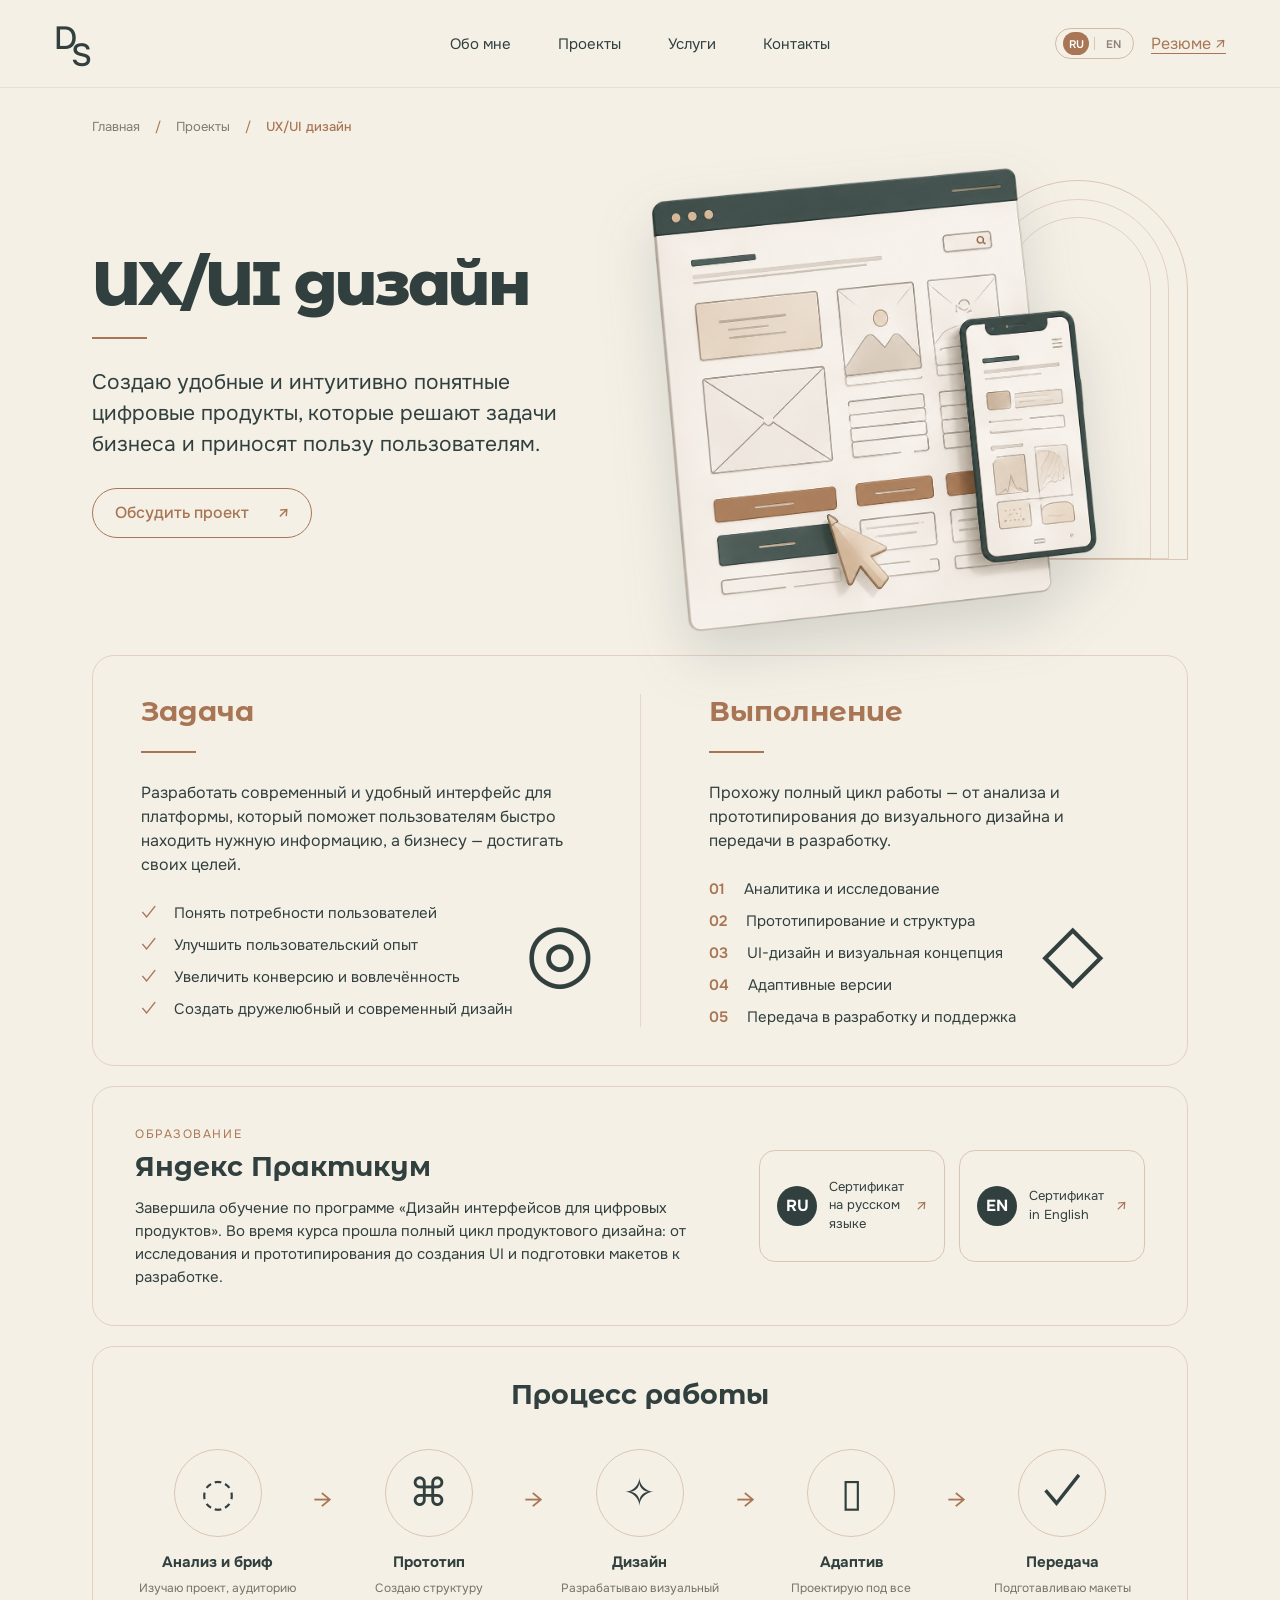
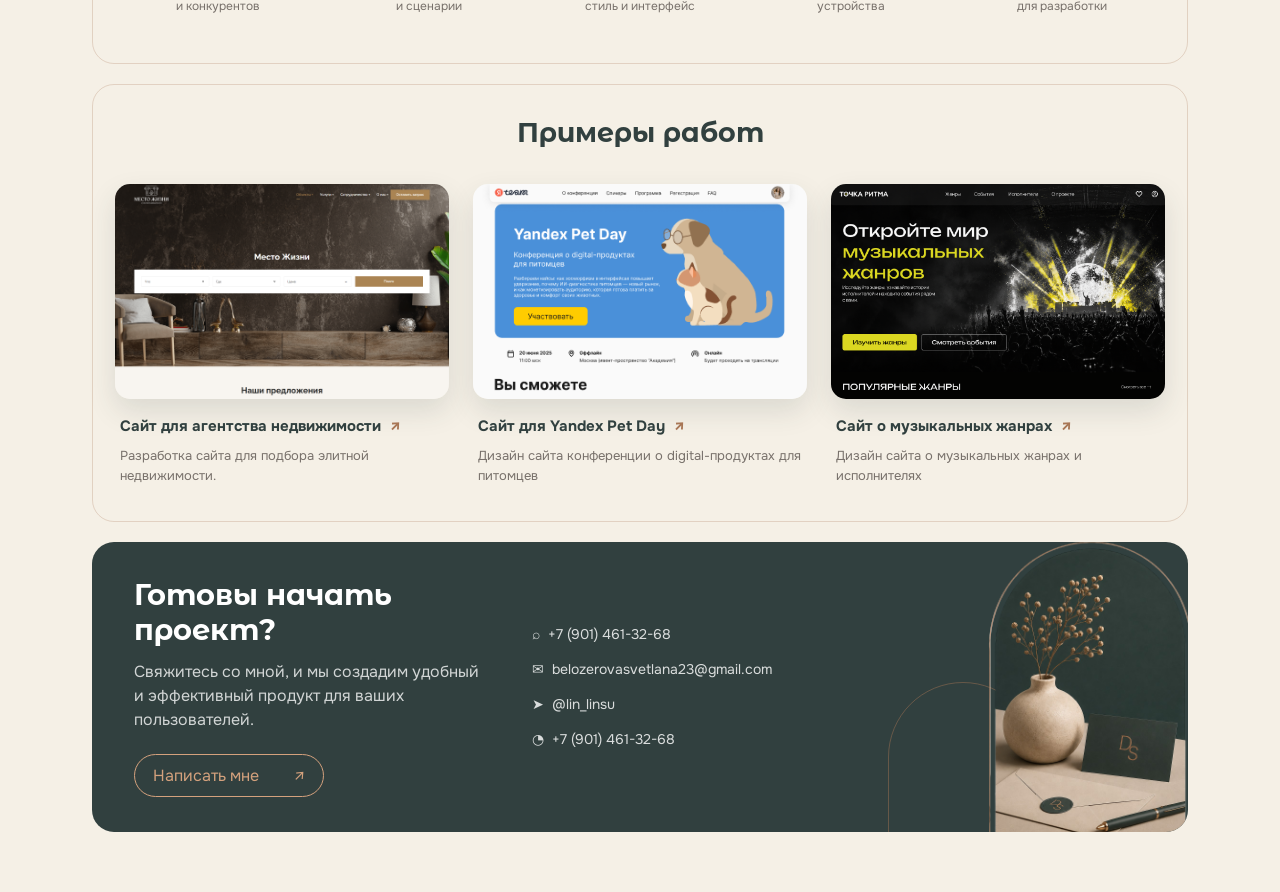
==== commit 4dfa0581: "Update project-uiux.html файлы поменяла с сертификатами" ====
--- a/project-uiux.html
+++ b/project-uiux.html
@@ -53,8 +53,8 @@
         <p>Завершила обучение по программе «Дизайн интерфейсов для цифровых продуктов». Во время курса прошла полный цикл продуктового дизайна: от исследования и прототипирования до создания UI и подготовки макетов к разработке.</p>
       </div>
       <div class="ux-certificates">
-        <a href="certificate-interface-design-ru.pdf" target="_blank"><b>RU</b><span>Сертификат<br>на русском языке</span><i>↗</i></a>
-        <a href="certificate-interface-design-en.pdf" target="_blank"><b>EN</b><span>Certificate<br>in English</span><i>↗</i></a>
+       <a href="https://disk.yandex.ru/d/ziXGlWvXuUqmTQ" target="_blank" rel="noopener"><b>RU</b><span>Сертификат<br>на русском языке</span><i>↗</i></a>
+        <a href="https://disk.yandex.ru/d/ziXGlWvXuUqmTQ" target="_blank" rel="noopener"><b>EN</b><span>Certificate<br>in English</span><i>↗</i></a>
       </div>
     </section>
 
--- a/style.css
+++ b/style.css
@@ -281,3 +281,118 @@
 @media(max-width:880px){.header-actions{gap:9px}.header-actions .resume{display:none}.lang-switch{width:40px;height:28px}.header{grid-template-columns:1fr auto}.ux-case-header{grid-template-columns:1fr auto}.ux-case-header .header-actions .ux-case-resume{display:none}.case-header .header-actions .case-resume{display:none}}
 @media(max-width:650px){html[lang='en'] .about-copy h2,html[lang='en'] .projects-heading h2,html[lang='en'] .section-heading h2,html[lang='en'] .contacts-copy h2{font-size:clamp(43px,13vw,68px);letter-spacing:-2px}.ux-case-header{padding-inline:20px}.ux-case{width:calc(100% - 32px)}.ux-crumbs{gap:8px;flex-wrap:wrap}.ux-brief,.identity-includes,.ux-process-block,.ux-works{border-radius:17px}.contact-card p{font-size:14px}.footer-top{gap:35px 20px}}
 @media(max-width:430px){.hero-copy{padding-top:22px}.hero h1{font-size:42px}.subtitle{font-size:20px}.description{font-size:16px}.contacts-copy h2{letter-spacing:-3px}.ux-case-cta{padding:25px 18px}.ux-case-cta h2{font-size:24px}.identity-includes,.ux-process-block,.ux-works{padding-inline:15px}}
+
+/* Надёжная адаптация для планшетов и телефонов */
+@media(max-width:880px){
+  html,body{width:100%;max-width:100%;overflow-x:hidden}
+  body{background:var(--paper)}
+  body *{min-width:0}
+  .header,.hero,.about-section,.projects-section,.services-section,.contacts-section{width:calc(100% - 32px);max-width:100%;margin-inline:auto}
+  .header{height:72px;padding-top:15px;align-items:start}
+  .header::before{left:calc(50% - 50vw);right:calc(50% - 50vw)}
+  .hero{height:auto!important;min-height:0;display:flex;overflow:hidden!important;clip-path:none!important;opacity:1!important;transform:none!important;filter:none!important;pointer-events:auto!important}
+  .hero-copy{width:100%;padding:34px 0 0}
+  .hero h1{max-width:100%;font-size:clamp(43px,11.5vw,68px);line-height:.96;letter-spacing:-2.5px;transform:none}
+  .hero .subtitle{max-width:100%;margin-top:20px;font-size:clamp(20px,5vw,27px);line-height:1.3;white-space:normal}
+  .hero .description{max-width:680px;margin-top:18px;font-size:18px;line-height:1.55}
+  .hero .description br{display:none}
+  .buttons{margin-top:30px;gap:13px}
+  .facts{margin-top:45px}
+  .portrait{width:100%;height:470px;min-height:0;margin:18px auto 0;overflow:hidden;transform:none}
+  .arch{bottom:0;width:min(72vw,360px);height:430px;border-radius:220px 220px 0 0}
+  .arch::before{inset:-12px -12px 0}
+  .portrait .portrait-image{left:50%;bottom:0;width:min(118vw,560px);max-width:none;transform:translate(-50%,48px)!important}
+  body.is-looking-at-buttons .portrait-default{opacity:1}
+  body.is-looking-at-buttons .portrait-buttons{opacity:0}
+  .about-section{min-height:0;padding:55px 0 65px}
+  .about-copy h2,.projects-heading h2,.section-heading h2,.contacts-copy h2{font-size:clamp(50px,13vw,76px);letter-spacing:-3px}
+  .about-text{font-size:17px;line-height:1.55}
+  .skills-card{margin-top:0}
+  .projects-section,.services-section,.contacts-section{padding-left:0;padding-right:0}
+  .project-card{height:350px}
+  .service-card{max-width:100%}
+  .contacts-section{grid-template-columns:1fr}
+  .contacts-main{width:100%}
+  .reveal,.reveal-left,.reveal-right{opacity:1!important;filter:none!important;transform:none!important;transition:none!important}
+  .footer{max-width:100%;overflow:hidden}
+  .case-orbit,.ux-intro-rings,.pack-hero-art>i,.brand-hero-art>i,.print-hero-art>i,.identity-hero-art>i{max-width:72vw;right:-12vw}
+}
+
+@media(max-width:620px){
+  .header,.hero,.about-section,.projects-section,.services-section,.contacts-section{width:calc(100% - 28px)}
+  .header-actions{gap:7px}
+  .lang-switch{min-width:70px;height:29px;padding-inline:5px}
+  .hero-copy{padding-top:24px}
+  .hero h1{font-size:clamp(40px,12.8vw,58px)}
+  .hero .subtitle{font-size:19px}
+  .hero .description{font-size:16px}
+  .buttons{width:100%;display:grid;grid-template-columns:1fr}
+  .button,.primary,.secondary{width:100%;max-width:100%}
+  .facts{width:100%;display:grid;grid-template-columns:1fr;gap:0;margin-top:38px}
+  .fact,.fact+.fact{min-height:0;padding:20px 0;border-left:0;border-bottom:1px solid rgb(168 118 85 / 35%)}
+  .portrait{height:390px;margin-top:8px}
+  .arch{width:min(74vw,290px);height:350px}
+  .portrait .portrait-image{width:min(124vw,480px);transform:translate(-50%,42px)!important}
+  .about-section{padding-top:45px}
+  .about-copy h2,.projects-heading h2,.section-heading h2,.contacts-copy h2{font-size:clamp(45px,14vw,64px);letter-spacing:-2px}
+  .about-rule{margin:24px 0 27px}
+  .about-text{font-size:16px;gap:20px}
+  .skills-grid{grid-template-columns:repeat(2,minmax(0,1fr))}
+  .project-card,.project-card--small,.project-card--wide{height:320px}
+  .project-copy{right:72px}
+  .project-copy strong{font-size:21px}
+  .service-card{min-height:620px}
+  .service-visual{top:50px;left:8%;width:84%;height:260px}
+  .service-content{top:325px;left:22px;right:22px}
+  .process-list article{grid-template-columns:48px 48px 1fr;padding-inline:0}
+  .contact-cards{grid-template-columns:1fr}
+  .contact-cta{height:285px}
+  .contact-cta>img{width:235px;right:-75px}
+  .footer{padding-inline:18px}
+  .footer-top{grid-template-columns:1fr 1fr}
+  .ux-case{width:calc(100% - 28px)}
+  .ux-intro,.pack-intro,.brand-intro,.print-intro,.identity-intro{padding-top:35px}
+  .ux-intro-visual,.pack-hero-art,.brand-hero-art,.print-hero-art,.identity-hero-art{height:290px}
+  .ux-intro h1,.pack-intro h1,.brand-intro h1,.print-intro h1,.identity-intro h1{font-size:clamp(42px,13vw,56px);letter-spacing:-2px}
+  .ux-brief{padding:24px 16px}
+  .ux-brief article,.ux-brief article+article{padding-left:0;padding-right:0}
+  .ux-process-block,.ux-works{padding:26px 15px 32px}
+  .ux-case-cta{grid-template-columns:1fr;padding:28px 20px}
+}
+
+/* Мобильная композиция главного экрана по макету */
+@media(max-width:620px){
+  .hero{display:flex;flex-direction:column}
+  .portrait{order:-1;width:100%;height:330px;margin:14px auto 0;overflow:hidden}
+  .portrait .arch{bottom:0;width:min(100%,360px);height:312px;border-radius:190px 190px 0 0}
+  .portrait .arch::before{inset:-8px -8px 0;border-radius:198px 198px 0 0}
+  .portrait .portrait-image{left:50%;bottom:0;width:min(100vw,390px);height:340px;max-height:340px;object-fit:contain;object-position:center bottom;transform:translate(-50%,18px)!important}
+  .hero-copy{padding-top:20px}
+  .hero h1{font-size:clamp(39px,12.2vw,53px);line-height:.9;letter-spacing:-2px}
+  .hero .subtitle{margin-top:14px;font-size:16px}
+  .hero .description{margin-top:13px;font-size:15px;line-height:1.48}
+  .buttons{margin-top:22px}
+  .button{height:47px;font-size:14px}
+  .facts{margin-top:24px;gap:8px}
+  .fact,.fact+.fact{min-height:98px;padding:15px 16px;border:1px solid rgb(168 118 85 / 20%);border-radius:12px;display:grid;grid-template-columns:42px 1fr;grid-template-rows:auto auto;column-gap:10px;background:rgb(255 252 246 / 20%)}
+  .fact svg,.fact:first-child svg,.fact:last-child svg{grid-row:1/3;grid-column:1;width:27px;height:31px;margin:3px auto 0}
+  .fact h2{grid-column:2;margin:0 0 5px;font-size:17px}
+  .fact p{grid-column:2;font-size:13px;line-height:1.35}
+  .about-section{padding-top:48px}
+  .skills-card{padding:20px 10px 12px;border-radius:22px}
+  .skills-card h3{margin-left:8px;font-size:23px}
+  .skills-title-rule{margin-left:8px;margin-bottom:18px}
+  .skills-grid{grid-template-columns:repeat(2,minmax(0,1fr));gap:6px}
+  .skill-item,.skill-item:nth-child(n){min-height:132px;padding:13px 6px;border:1px solid rgb(168 118 85 / 14%);border-radius:11px;background:rgb(255 252 246 / 18%)}
+  .skill-item:last-child{grid-column:1/-1}
+  .skill-icon{width:64px;height:64px;font-size:27px}
+  .skill-item h4{font-size:12px}
+  .brand-icon::before{width:34px;height:39px}
+  .github-icon svg{width:38px;height:38px}
+}
+
+@media(max-width:380px){
+  .portrait{height:300px}
+  .portrait .arch{height:284px}
+  .portrait .portrait-image{width:350px;height:310px;max-height:310px}
+}
